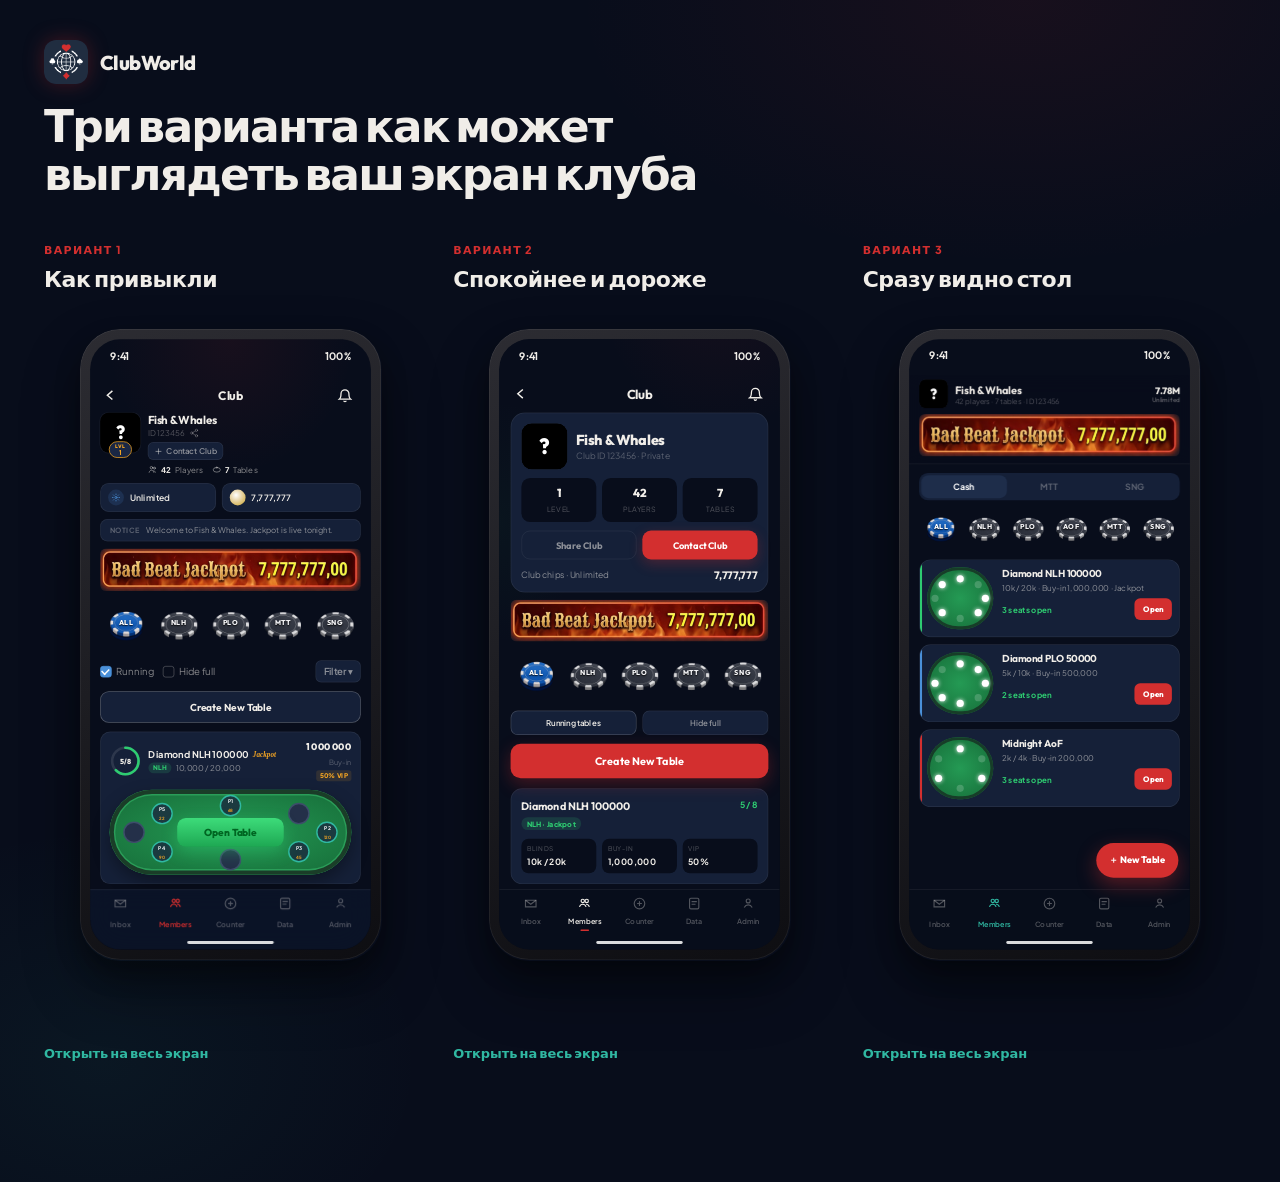
==== index.html @ a1cc6965 "Bust iframe cache so the Counter plus update shows on the comparison page. Co-authored-by: Cursor <c" ====
<!DOCTYPE html>
<html lang="ru">
<head>
<meta charset="UTF-8">
<meta name="viewport" content="width=device-width, initial-scale=1">
<meta http-equiv="Cache-Control" content="no-cache, no-store, must-revalidate">
<title>Три варианта как может выглядеть ваш экран клуба</title>
<link rel="preconnect" href="https://fonts.googleapis.com">
<link href="https://fonts.googleapis.com/css2?family=Outfit:wght@400;500;600;700;800&family=Plus+Jakarta+Sans:wght@400;500;600;700&display=swap" rel="stylesheet">
<link rel="stylesheet" href="css/tokens.css">
<style>
html { height: auto; overflow: visible; }
body {
  overflow: visible;
  background:
    radial-gradient(ellipse 70% 45% at 80% 0%, rgba(211,47,47,.08), transparent 50%),
    radial-gradient(ellipse 50% 40% at 8% 90%, rgba(48,184,162,.06), transparent 50%),
    var(--cw-deep);
  color: var(--cw-text);
}
.wrap { max-width: 1240px; margin: 0 auto; padding: 40px 24px 120px; overflow: visible; }

.brand { display: flex; align-items: center; gap: 12px; margin-bottom: 18px; }
.brand img {
  width: 44px; height: 44px; border-radius: 12px;
  filter: drop-shadow(0 0 10px rgba(211,47,47,.28));
}
.brand span { font-family: var(--font-d); font-weight: 800; font-size: 20px; letter-spacing: -.03em; }

h1 {
  font-family: var(--font-d); font-size: clamp(28px, 4.4vw, 44px);
  font-weight: 800; letter-spacing: -.04em; line-height: 1.08; max-width: 760px;
}

.grid {
  display: grid;
  grid-template-columns: repeat(3, minmax(0, 1fr));
  gap: 36px;
  margin-top: 40px;
  overflow: visible;
}
.col { overflow: visible; }
.col h2 { font-family: var(--font-d); font-size: 22px; font-weight: 700; letter-spacing: -.02em; margin: 0 0 16px; }
.num {
  display: inline-block; font-size: 11px; font-weight: 800; letter-spacing: .12em;
  text-transform: uppercase; color: var(--cw-red); margin-bottom: 8px;
}

.device-glow {
  width: 302px;
  margin: 0 auto;
  padding: 20px 36px 80px;
  box-sizing: content-box;
  overflow: visible;
}
.device-frame {
  border-radius: 40px;
  box-shadow:
    0 12px 24px rgba(0,0,0,.28),
    0 28px 56px rgba(0,0,0,.38);
}
.device-slot {
  width: 302px;
  height: 632px;
  overflow: hidden;
  border-radius: 40px;
}
.device-slot {
  width: 302px;
  height: 632px;
  overflow: hidden;
  border-radius: 40px;
}
.device {
  width: 418px;
  height: 876px;
  padding: 14px;
  border-radius: 56px;
  background: linear-gradient(160deg, #2c2c32, #0e0e12);
  box-shadow: inset 0 0 0 1px rgba(255,255,255,.08);
  transform: scale(.72);
  transform-origin: top left;
  overflow: hidden;
}
.screen {
  width: 100%;
  height: 100%;
  border-radius: 42px;
  overflow: hidden;
  background: var(--cw-deep);
  isolation: isolate;
  -webkit-mask-image: -webkit-radial-gradient(white, white);
  mask-image: radial-gradient(white, white);
}
.screen iframe {
  width: 100%;
  height: 100%;
  border: 0;
  display: block;
  background: var(--cw-deep);
}

.open {
  display: inline-flex; margin: 0;
  color: var(--cw-teal); font-size: 13px; font-weight: 700; text-decoration: none;
}
.open:hover { color: #fff; }

@media (max-width: 1100px) {
  .grid { grid-template-columns: 1fr; justify-items: center; }
  .col { max-width: 360px; }
}
</style>
</head>
<body>
<div class="wrap">
  <div class="brand">
    <img src="assets/logo.png" alt="ClubWorld">
    <span>ClubWorld</span>
  </div>

  <h1>Три варианта как может выглядеть ваш экран клуба</h1>

  <div class="grid">
    <div class="col">
      <div class="num">Вариант 1</div>
      <h2>Как привыкли</h2>
      <div class="device-glow">
        <div class="device-frame">
          <div class="device-slot">
            <div class="device"><div class="screen"><iframe src="a-operator.html?v=4" title="Вариант 1"></iframe></div></div>
          </div>
        </div>
      </div>
      <a class="open" href="a-operator.html?v=4">Открыть на весь экран</a>
    </div>

    <div class="col">
      <div class="num">Вариант 2</div>
      <h2>Спокойнее и дороже</h2>
      <div class="device-glow">
        <div class="device-frame">
          <div class="device-slot">
            <div class="device"><div class="screen"><iframe src="b-members.html?v=4" title="Вариант 2"></iframe></div></div>
          </div>
        </div>
      </div>
      <a class="open" href="b-members.html?v=4">Открыть на весь экран</a>
    </div>

    <div class="col">
      <div class="num">Вариант 3</div>
      <h2>Сразу видно стол</h2>
      <div class="device-glow">
        <div class="device-frame">
          <div class="device-slot">
            <div class="device"><div class="screen"><iframe src="c-seatmap.html?v=4" title="Вариант 3"></iframe></div></div>
          </div>
        </div>
      </div>
      <a class="open" href="c-seatmap.html?v=4">Открыть на весь экран</a>
    </div>
  </div>
</div>
</body>
</html>
---- css/tokens.css ----
:root {
  --cw-deep: #080D1B;
  --cw-bg: #0B1428;
  --cw-card: #152038;
  --cw-elev: #1E2D4A;
  --cw-line: rgba(255,255,255,.08);
  --cw-red: #D32F2F;
  --cw-red-h: #E53935;
  --cw-green: #2ECC71;
  --cw-felt: #1E8C4A;
  --cw-felt-edge: #166B38;
  --cw-gold: #F5A623;
  --cw-blue: #4A90D9;
  --cw-teal: #30B8A2;
  --cw-text: #F0EDE8;
  --cw-dim: rgba(240,237,232,.55);
  --cw-mute: rgba(240,237,232,.32);
  --font-d: "Outfit", system-ui, sans-serif;
  --font-b: "Plus Jakarta Sans", system-ui, sans-serif;
  --ease: cubic-bezier(.16,1,.3,1);
}
* { box-sizing: border-box; margin: 0; padding: 0; }
html { height: 100%; }
body {
  min-height: 100%;
  font-family: var(--font-b);
  color: var(--cw-text);
  background: #000;
  -webkit-font-smoothing: antialiased;
}
button { font-family: inherit; cursor: pointer; border: none; background: none; color: inherit; }
img { display: block; max-width: 100%; }
[hidden] { display: none !important; }

.ph {
  display: grid; place-items: center;
  background: #000;
  color: #fff;
  font-family: var(--font-d);
  font-weight: 800;
  border: 0;
  border-radius: 22%;
  line-height: 1;
  user-select: none;
  box-shadow: 0 0 0 1px rgba(255,255,255,.06);
}

.jp-card {
  position: relative;
  height: auto;
  aspect-ratio: 1024 / 167;
  border-radius: 8px;
  overflow: hidden;
  margin-bottom: 12px;
  isolation: isolate;
  border: 0;
  box-shadow: none;
  background: transparent;
}
.jp-card > img {
  position: absolute; inset: 0;
  width: 100%; height: 100%;
  object-fit: contain; object-position: center;
  pointer-events: none;
}
.jp-veil { display: none; }
.jp-copy {
  position: relative; z-index: 2;
  height: 100%;
  display: flex; flex-direction: row; align-items: center; justify-content: space-between;
  padding: 0 12px;
  gap: 10px;
}
.jp-script, .jp-titles {
  font-family: "Rye", serif;
  font-size: 15px;
  font-weight: 400;
  color: #f3e2b0;
  text-shadow: 0 2px 3px #000, 0 0 8px rgba(0,0,0,.6);
  line-height: 1.05;
  white-space: nowrap;
}
.jp-word { display: none; }
.jp-num {
  font-family: "Oswald", sans-serif;
  font-weight: 700;
  font-style: italic;
  font-size: 22px;
  letter-spacing: .01em;
  line-height: 1;
  color: #ffe44a;
  background: none;
  -webkit-background-clip: unset;
  background-clip: unset;
  filter: none;
  text-shadow: 0 2px 3px #000;
  white-space: nowrap;
}
.jp-card.jp-slim { aspect-ratio: 1024 / 167; height: auto; }
.jp-slim .jp-script, .jp-slim .jp-titles { font-size: 13px; }
.jp-slim .jp-num { font-size: 18px; }
.jp-slim .jp-copy { padding: 0 10px; }

.filters, .pills.modes {
  display: flex;
  align-items: center;
  justify-content: space-between;
  gap: 0;
  width: 100%;
  overflow: hidden;
  padding: 0;
  margin-bottom: 12px;
}
.mode-chip {
  flex: 1 1 0;
  min-width: 0;
  width: auto;
  height: auto;
  aspect-ratio: 1;
  border-radius: 0;
  position: relative;
  padding: 0;
  font-family: var(--font-d);
  font-size: clamp(8px, 2.5vw, 11px);
  font-weight: 800;
  letter-spacing: .05em;
  text-transform: uppercase;
  text-align: center;
  line-height: 1;
  color: #f2f2f4;
  background: transparent url("../assets/chip-off.png") center / contain no-repeat;
  box-shadow: none;
}
.mode-chip span {
  position: absolute;
  left: 50%;
  top: 44%;
  transform: translate(-50%, -50%);
  white-space: nowrap;
  pointer-events: none;
  text-shadow: 0 1px 2px rgba(0,0,0,.9);
}
.mode-chip.is-on {
  color: #fff;
  background-image: url("../assets/chip-on.png");
  box-shadow: none;
}
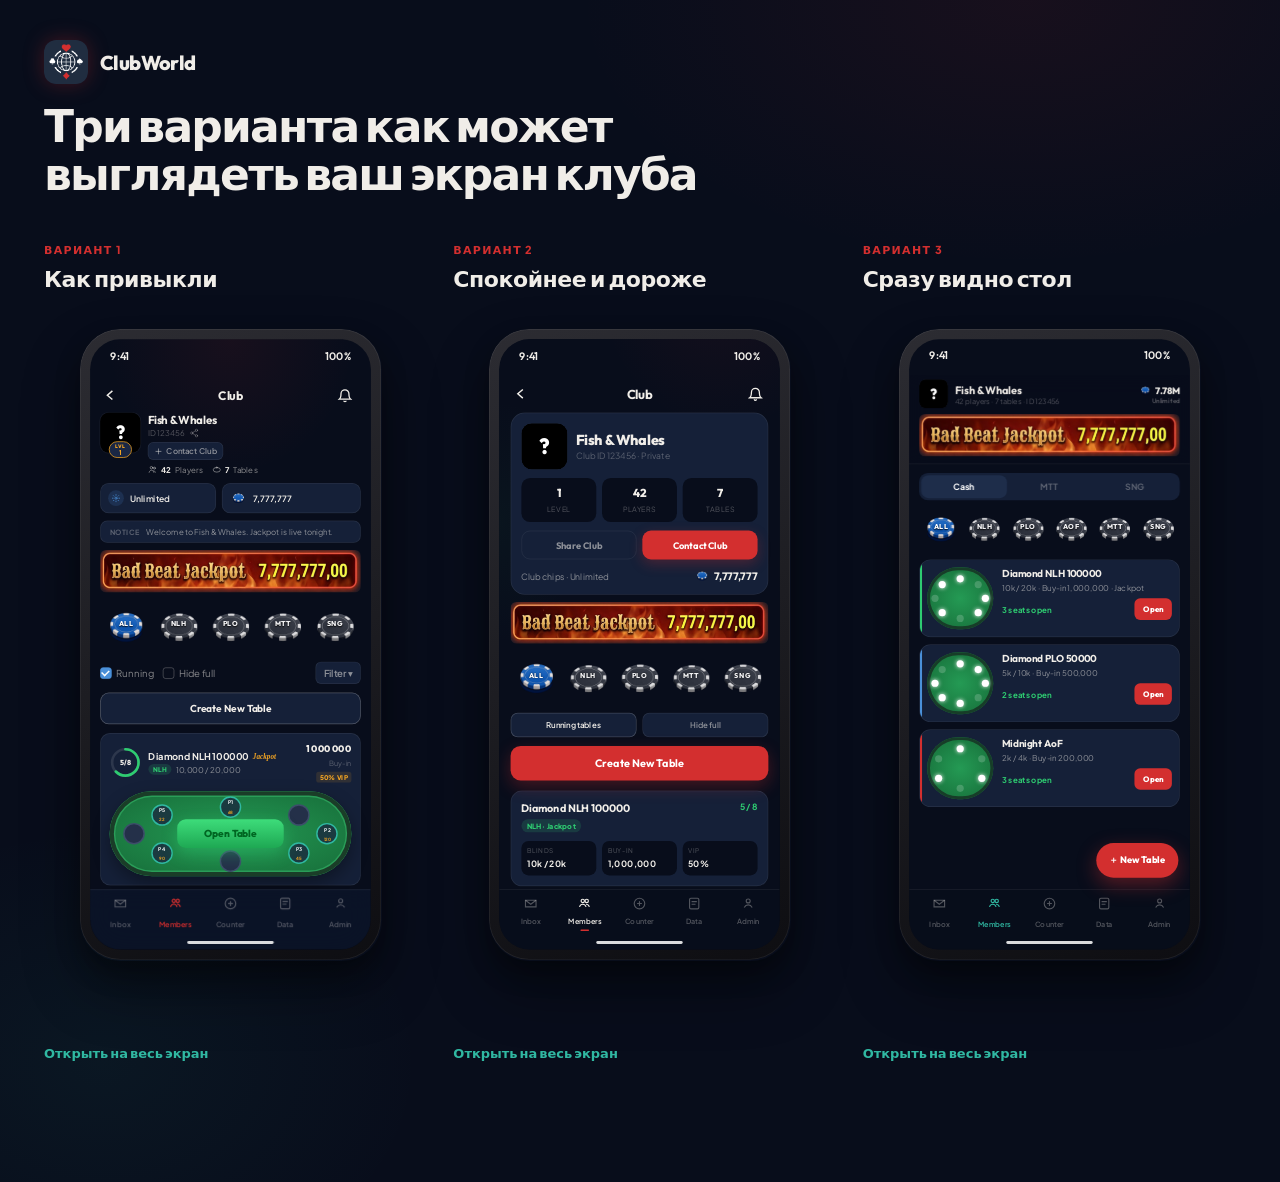
==== commit e37431f3: "Replace the gold coin with a poker chip on the club chips balance. Co-authored-by: Cursor <cursorage" ====
--- a/index.html
+++ b/index.html
@@ -128,11 +128,11 @@
       <div class="device-glow">
         <div class="device-frame">
           <div class="device-slot">
-            <div class="device"><div class="screen"><iframe src="a-operator.html?v=4" title="Вариант 1"></iframe></div></div>
+            <div class="device"><div class="screen"><iframe src="a-operator.html?v=5" title="Вариант 1"></iframe></div></div>
           </div>
         </div>
       </div>
-      <a class="open" href="a-operator.html?v=4">Открыть на весь экран</a>
+      <a class="open" href="a-operator.html?v=5">Открыть на весь экран</a>
     </div>
 
     <div class="col">
@@ -141,11 +141,11 @@
       <div class="device-glow">
         <div class="device-frame">
           <div class="device-slot">
-            <div class="device"><div class="screen"><iframe src="b-members.html?v=4" title="Вариант 2"></iframe></div></div>
+            <div class="device"><div class="screen"><iframe src="b-members.html?v=5" title="Вариант 2"></iframe></div></div>
           </div>
         </div>
       </div>
-      <a class="open" href="b-members.html?v=4">Открыть на весь экран</a>
+      <a class="open" href="b-members.html?v=5">Открыть на весь экран</a>
     </div>
 
     <div class="col">
@@ -154,11 +154,11 @@
       <div class="device-glow">
         <div class="device-frame">
           <div class="device-slot">
-            <div class="device"><div class="screen"><iframe src="c-seatmap.html?v=4" title="Вариант 3"></iframe></div></div>
+            <div class="device"><div class="screen"><iframe src="c-seatmap.html?v=5" title="Вариант 3"></iframe></div></div>
           </div>
         </div>
       </div>
-      <a class="open" href="c-seatmap.html?v=4">Открыть на весь экран</a>
+      <a class="open" href="c-seatmap.html?v=5">Открыть на весь экран</a>
     </div>
   </div>
 </div>
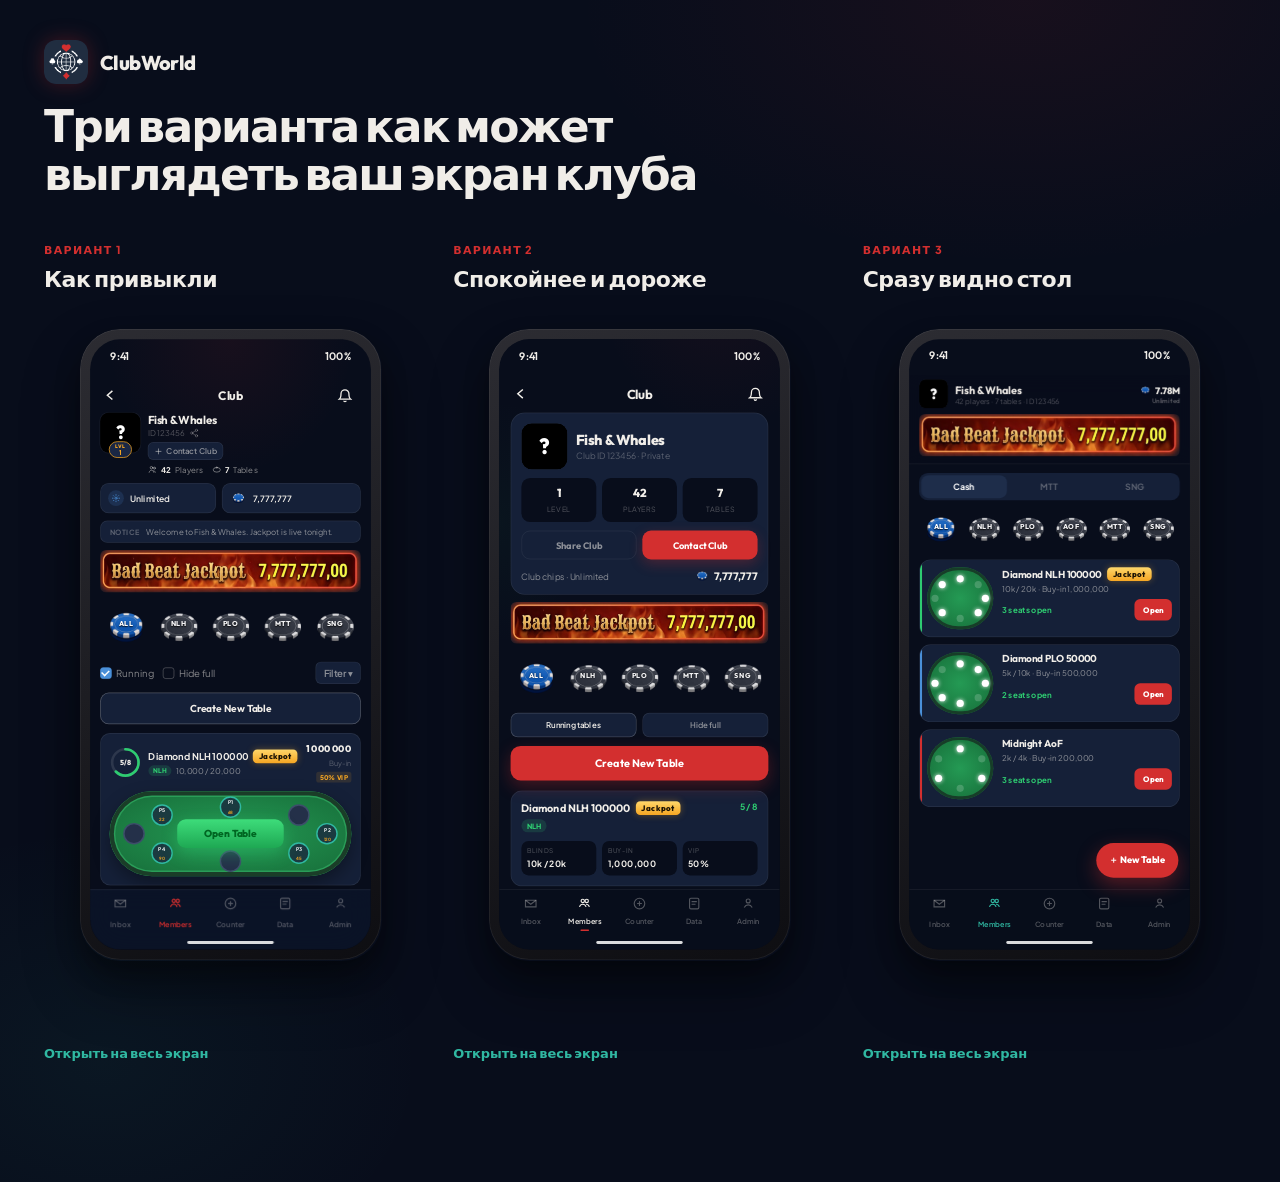
==== commit 4d2dbf19: "Make the Jackpot label a larger gold badge on club tables. Co-authored-by: Cursor <cursoragent@curso" ====
--- a/index.html
+++ b/index.html
@@ -7,7 +7,7 @@
 <title>Три варианта как может выглядеть ваш экран клуба</title>
 <link rel="preconnect" href="https://fonts.googleapis.com">
 <link href="https://fonts.googleapis.com/css2?family=Outfit:wght@400;500;600;700;800&family=Plus+Jakarta+Sans:wght@400;500;600;700&display=swap" rel="stylesheet">
-<link rel="stylesheet" href="css/tokens.css">
+<link rel="stylesheet" href="css/tokens.css?v=6">
 <style>
 html { height: auto; overflow: visible; }
 body {
@@ -128,11 +128,11 @@
       <div class="device-glow">
         <div class="device-frame">
           <div class="device-slot">
-            <div class="device"><div class="screen"><iframe src="a-operator.html?v=5" title="Вариант 1"></iframe></div></div>
+            <div class="device"><div class="screen"><iframe src="a-operator.html?v=6" title="Вариант 1"></iframe></div></div>
           </div>
         </div>
       </div>
-      <a class="open" href="a-operator.html?v=5">Открыть на весь экран</a>
+      <a class="open" href="a-operator.html?v=6">Открыть на весь экран</a>
     </div>
 
     <div class="col">
@@ -141,11 +141,11 @@
       <div class="device-glow">
         <div class="device-frame">
           <div class="device-slot">
-            <div class="device"><div class="screen"><iframe src="b-members.html?v=5" title="Вариант 2"></iframe></div></div>
+            <div class="device"><div class="screen"><iframe src="b-members.html?v=6" title="Вариант 2"></iframe></div></div>
           </div>
         </div>
       </div>
-      <a class="open" href="b-members.html?v=5">Открыть на весь экран</a>
+      <a class="open" href="b-members.html?v=6">Открыть на весь экран</a>
     </div>
 
     <div class="col">
@@ -154,11 +154,11 @@
       <div class="device-glow">
         <div class="device-frame">
           <div class="device-slot">
-            <div class="device"><div class="screen"><iframe src="c-seatmap.html?v=5" title="Вариант 3"></iframe></div></div>
+            <div class="device"><div class="screen"><iframe src="c-seatmap.html?v=6" title="Вариант 3"></iframe></div></div>
           </div>
         </div>
       </div>
-      <a class="open" href="c-seatmap.html?v=5">Открыть на весь экран</a>
+      <a class="open" href="c-seatmap.html?v=6">Открыть на весь экран</a>
     </div>
   </div>
 </div>
--- a/css/tokens.css
+++ b/css/tokens.css
@@ -43,6 +43,24 @@
   line-height: 1;
   user-select: none;
   box-shadow: 0 0 0 1px rgba(255,255,255,.06);
+}
+
+.jp-mark {
+  display: inline-flex;
+  align-items: center;
+  font-family: var(--font-d);
+  font-style: normal;
+  font-size: 11px;
+  font-weight: 800;
+  letter-spacing: .04em;
+  line-height: 1;
+  color: #1a1204;
+  background: linear-gradient(180deg, #ffd76a, var(--cw-gold));
+  padding: 4px 8px;
+  border-radius: 6px;
+  box-shadow: 0 0 10px rgba(245,166,35,.35);
+  flex-shrink: 0;
+  vertical-align: middle;
 }
 
 .jp-card {
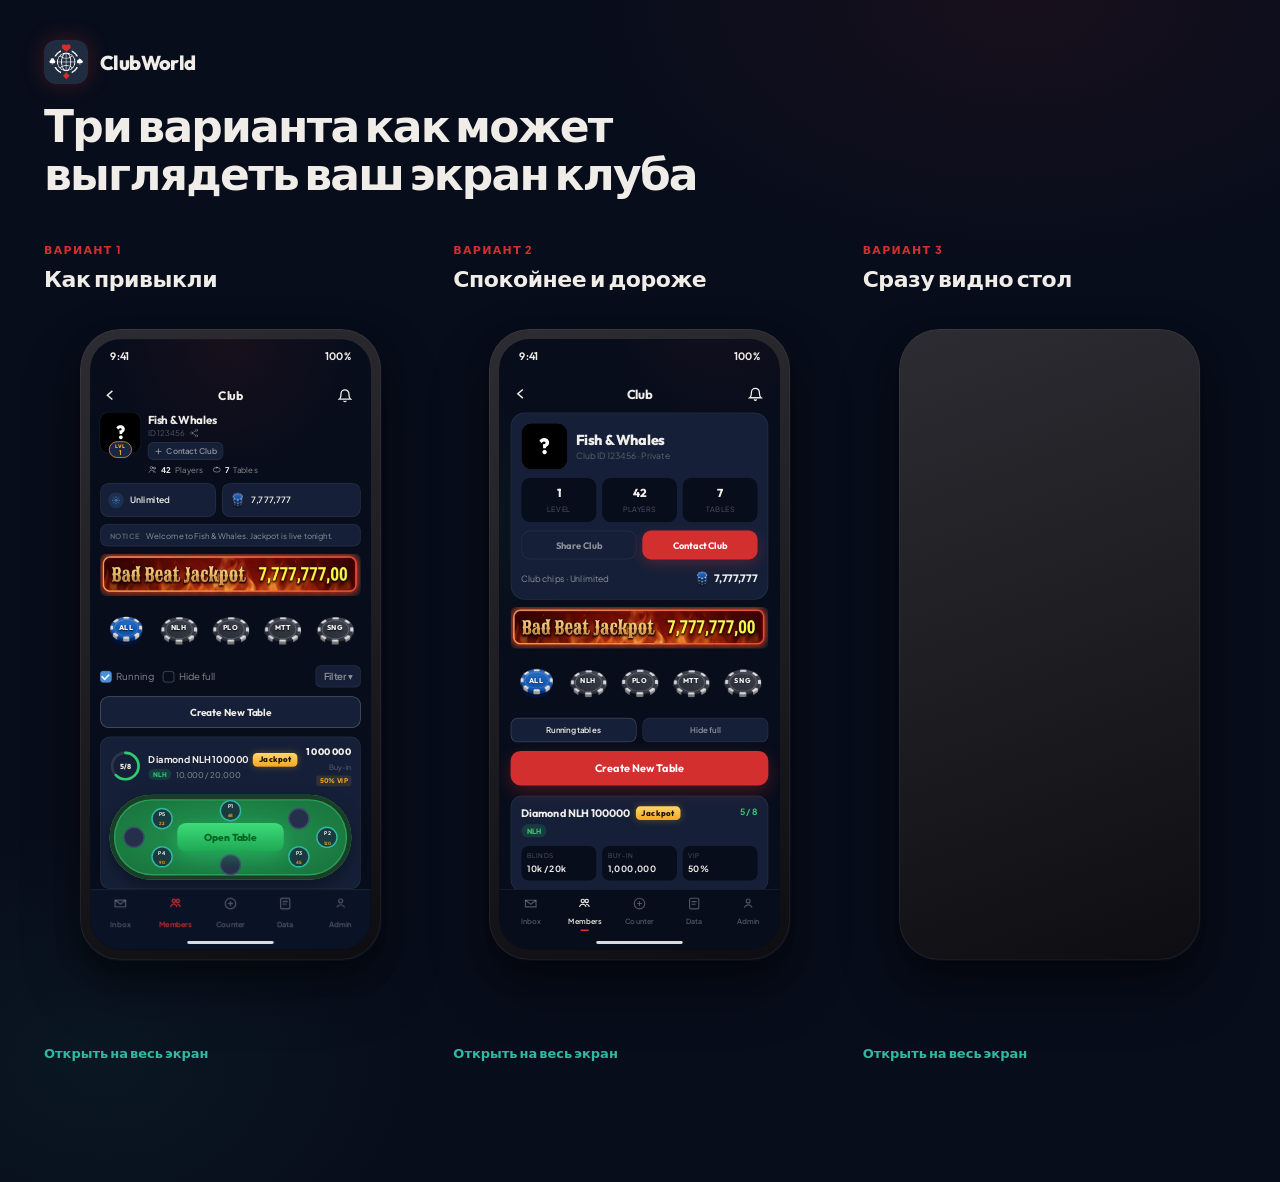
==== commit 55327b48: "Show a stack of chips instead of a single chip on the balance. Co-authored-by: Cursor <cursoragent@c" ====
--- a/index.html
+++ b/index.html
@@ -7,7 +7,7 @@
 <title>Три варианта как может выглядеть ваш экран клуба</title>
 <link rel="preconnect" href="https://fonts.googleapis.com">
 <link href="https://fonts.googleapis.com/css2?family=Outfit:wght@400;500;600;700;800&family=Plus+Jakarta+Sans:wght@400;500;600;700&display=swap" rel="stylesheet">
-<link rel="stylesheet" href="css/tokens.css?v=6">
+<link rel="stylesheet" href="css/tokens.css?v=7">
 <style>
 html { height: auto; overflow: visible; }
 body {
@@ -128,11 +128,11 @@
       <div class="device-glow">
         <div class="device-frame">
           <div class="device-slot">
-            <div class="device"><div class="screen"><iframe src="a-operator.html?v=6" title="Вариант 1"></iframe></div></div>
+            <div class="device"><div class="screen"><iframe src="a-operator.html?v=7" title="Вариант 1"></iframe></div></div>
           </div>
         </div>
       </div>
-      <a class="open" href="a-operator.html?v=6">Открыть на весь экран</a>
+      <a class="open" href="a-operator.html?v=7">Открыть на весь экран</a>
     </div>
 
     <div class="col">
@@ -141,11 +141,11 @@
       <div class="device-glow">
         <div class="device-frame">
           <div class="device-slot">
-            <div class="device"><div class="screen"><iframe src="b-members.html?v=6" title="Вариант 2"></iframe></div></div>
+            <div class="device"><div class="screen"><iframe src="b-members.html?v=7" title="Вариант 2"></iframe></div></div>
           </div>
         </div>
       </div>
-      <a class="open" href="b-members.html?v=6">Открыть на весь экран</a>
+      <a class="open" href="b-members.html?v=7">Открыть на весь экран</a>
     </div>
 
     <div class="col">
@@ -154,11 +154,11 @@
       <div class="device-glow">
         <div class="device-frame">
           <div class="device-slot">
-            <div class="device"><div class="screen"><iframe src="c-seatmap.html?v=6" title="Вариант 3"></iframe></div></div>
+            <div class="device"><div class="screen"><iframe src="c-seatmap.html?v=7" title="Вариант 3"></iframe></div></div>
           </div>
         </div>
       </div>
-      <a class="open" href="c-seatmap.html?v=6">Открыть на весь экран</a>
+      <a class="open" href="c-seatmap.html?v=7">Открыть на весь экран</a>
     </div>
   </div>
 </div>
--- a/css/tokens.css
+++ b/css/tokens.css
@@ -163,3 +163,22 @@
   background-image: url("../assets/chip-on.png");
   box-shadow: none;
 }
+
+.chip-stack {
+  --s: 22px;
+  position: relative;
+  width: var(--s);
+  height: calc(var(--s) + 7px);
+  flex-shrink: 0;
+  display: inline-block;
+}
+.chip-stack i {
+  position: absolute;
+  left: 0;
+  width: var(--s);
+  height: var(--s);
+  background: url("../assets/chip-on.png") center / contain no-repeat;
+}
+.chip-stack i:nth-child(1) { bottom: 0; filter: brightness(.62); transform: scale(.9); transform-origin: center bottom; }
+.chip-stack i:nth-child(2) { bottom: 3px; filter: brightness(.82); transform: scale(.95); transform-origin: center bottom; }
+.chip-stack i:nth-child(3) { bottom: 7px; }
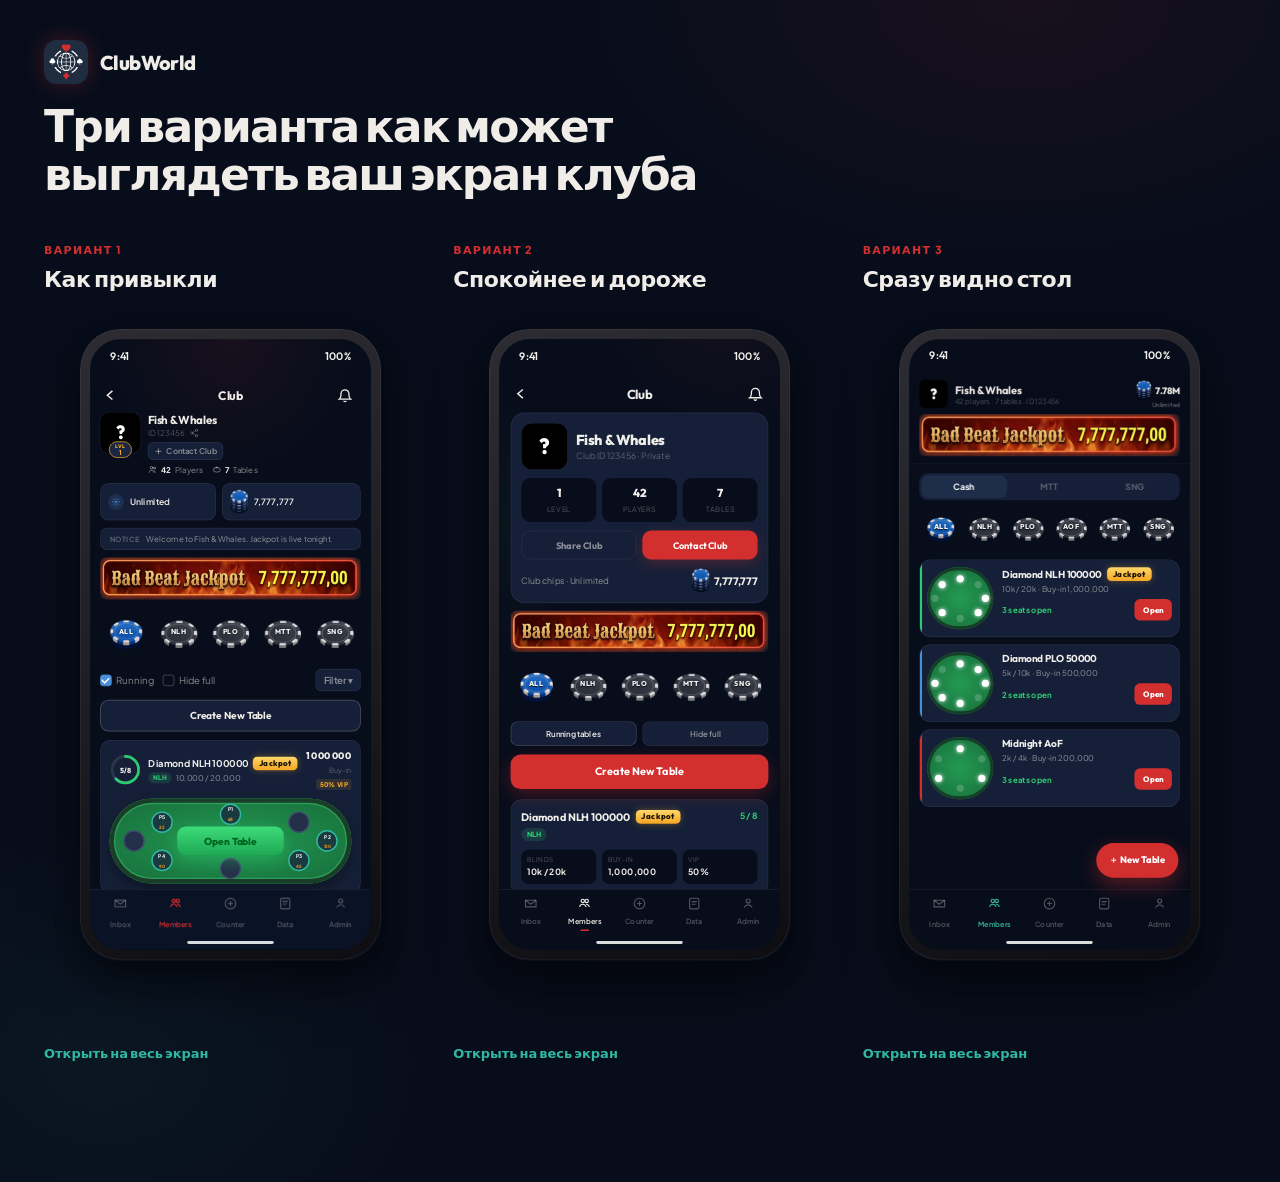
==== commit b01b8c2f: "Use a real stacked-chip icon next to the club balance. Co-authored-by: Cursor <cursoragent@cursor.co" ====
--- a/index.html
+++ b/index.html
@@ -7,7 +7,7 @@
 <title>Три варианта как может выглядеть ваш экран клуба</title>
 <link rel="preconnect" href="https://fonts.googleapis.com">
 <link href="https://fonts.googleapis.com/css2?family=Outfit:wght@400;500;600;700;800&family=Plus+Jakarta+Sans:wght@400;500;600;700&display=swap" rel="stylesheet">
-<link rel="stylesheet" href="css/tokens.css?v=7">
+<link rel="stylesheet" href="css/tokens.css?v=8">
 <style>
 html { height: auto; overflow: visible; }
 body {
@@ -128,11 +128,11 @@
       <div class="device-glow">
         <div class="device-frame">
           <div class="device-slot">
-            <div class="device"><div class="screen"><iframe src="a-operator.html?v=7" title="Вариант 1"></iframe></div></div>
+            <div class="device"><div class="screen"><iframe src="a-operator.html?v=8" title="Вариант 1"></iframe></div></div>
           </div>
         </div>
       </div>
-      <a class="open" href="a-operator.html?v=7">Открыть на весь экран</a>
+      <a class="open" href="a-operator.html?v=8">Открыть на весь экран</a>
     </div>
 
     <div class="col">
@@ -141,11 +141,11 @@
       <div class="device-glow">
         <div class="device-frame">
           <div class="device-slot">
-            <div class="device"><div class="screen"><iframe src="b-members.html?v=7" title="Вариант 2"></iframe></div></div>
+            <div class="device"><div class="screen"><iframe src="b-members.html?v=8" title="Вариант 2"></iframe></div></div>
           </div>
         </div>
       </div>
-      <a class="open" href="b-members.html?v=7">Открыть на весь экран</a>
+      <a class="open" href="b-members.html?v=8">Открыть на весь экран</a>
     </div>
 
     <div class="col">
@@ -154,11 +154,11 @@
       <div class="device-glow">
         <div class="device-frame">
           <div class="device-slot">
-            <div class="device"><div class="screen"><iframe src="c-seatmap.html?v=7" title="Вариант 3"></iframe></div></div>
+            <div class="device"><div class="screen"><iframe src="c-seatmap.html?v=8" title="Вариант 3"></iframe></div></div>
           </div>
         </div>
       </div>
-      <a class="open" href="c-seatmap.html?v=7">Открыть на весь экран</a>
+      <a class="open" href="c-seatmap.html?v=8">Открыть на весь экран</a>
     </div>
   </div>
 </div>
--- a/css/tokens.css
+++ b/css/tokens.css
@@ -165,20 +165,9 @@
 }
 
 .chip-stack {
-  --s: 22px;
-  position: relative;
-  width: var(--s);
-  height: calc(var(--s) + 7px);
+  width: 26px;
+  height: 34px;
+  object-fit: contain;
   flex-shrink: 0;
-  display: inline-block;
+  display: block;
 }
-.chip-stack i {
-  position: absolute;
-  left: 0;
-  width: var(--s);
-  height: var(--s);
-  background: url("../assets/chip-on.png") center / contain no-repeat;
-}
-.chip-stack i:nth-child(1) { bottom: 0; filter: brightness(.62); transform: scale(.9); transform-origin: center bottom; }
-.chip-stack i:nth-child(2) { bottom: 3px; filter: brightness(.82); transform: scale(.95); transform-origin: center bottom; }
-.chip-stack i:nth-child(3) { bottom: 7px; }
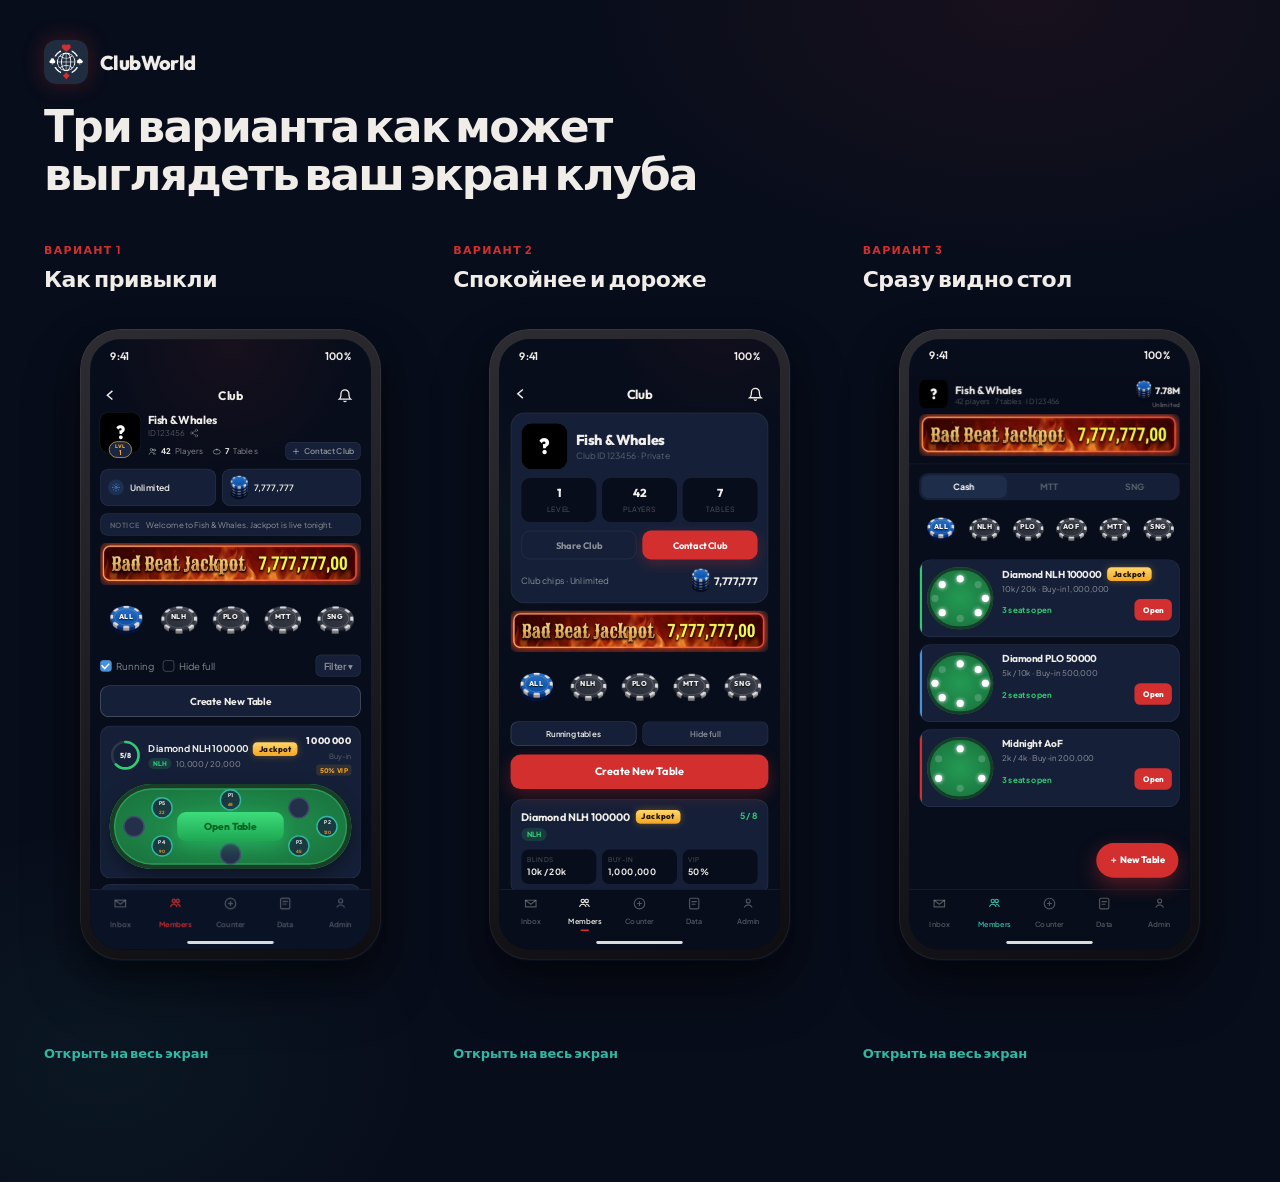
==== commit df33245a: "Put player and table counts where Contact Club was, and move the button right. Co-authored-by: Curso" ====
--- a/index.html
+++ b/index.html
@@ -7,7 +7,7 @@
 <title>Три варианта как может выглядеть ваш экран клуба</title>
 <link rel="preconnect" href="https://fonts.googleapis.com">
 <link href="https://fonts.googleapis.com/css2?family=Outfit:wght@400;500;600;700;800&family=Plus+Jakarta+Sans:wght@400;500;600;700&display=swap" rel="stylesheet">
-<link rel="stylesheet" href="css/tokens.css?v=8">
+<link rel="stylesheet" href="css/tokens.css?v=9">
 <style>
 html { height: auto; overflow: visible; }
 body {
@@ -128,11 +128,11 @@
       <div class="device-glow">
         <div class="device-frame">
           <div class="device-slot">
-            <div class="device"><div class="screen"><iframe src="a-operator.html?v=8" title="Вариант 1"></iframe></div></div>
+            <div class="device"><div class="screen"><iframe src="a-operator.html?v=9" title="Вариант 1"></iframe></div></div>
           </div>
         </div>
       </div>
-      <a class="open" href="a-operator.html?v=8">Открыть на весь экран</a>
+      <a class="open" href="a-operator.html?v=9">Открыть на весь экран</a>
     </div>
 
     <div class="col">
@@ -141,11 +141,11 @@
       <div class="device-glow">
         <div class="device-frame">
           <div class="device-slot">
-            <div class="device"><div class="screen"><iframe src="b-members.html?v=8" title="Вариант 2"></iframe></div></div>
+            <div class="device"><div class="screen"><iframe src="b-members.html?v=9" title="Вариант 2"></iframe></div></div>
           </div>
         </div>
       </div>
-      <a class="open" href="b-members.html?v=8">Открыть на весь экран</a>
+      <a class="open" href="b-members.html?v=9">Открыть на весь экран</a>
     </div>
 
     <div class="col">
@@ -154,11 +154,11 @@
       <div class="device-glow">
         <div class="device-frame">
           <div class="device-slot">
-            <div class="device"><div class="screen"><iframe src="c-seatmap.html?v=8" title="Вариант 3"></iframe></div></div>
+            <div class="device"><div class="screen"><iframe src="c-seatmap.html?v=9" title="Вариант 3"></iframe></div></div>
           </div>
         </div>
       </div>
-      <a class="open" href="c-seatmap.html?v=8">Открыть на весь экран</a>
+      <a class="open" href="c-seatmap.html?v=9">Открыть на весь экран</a>
     </div>
   </div>
 </div>
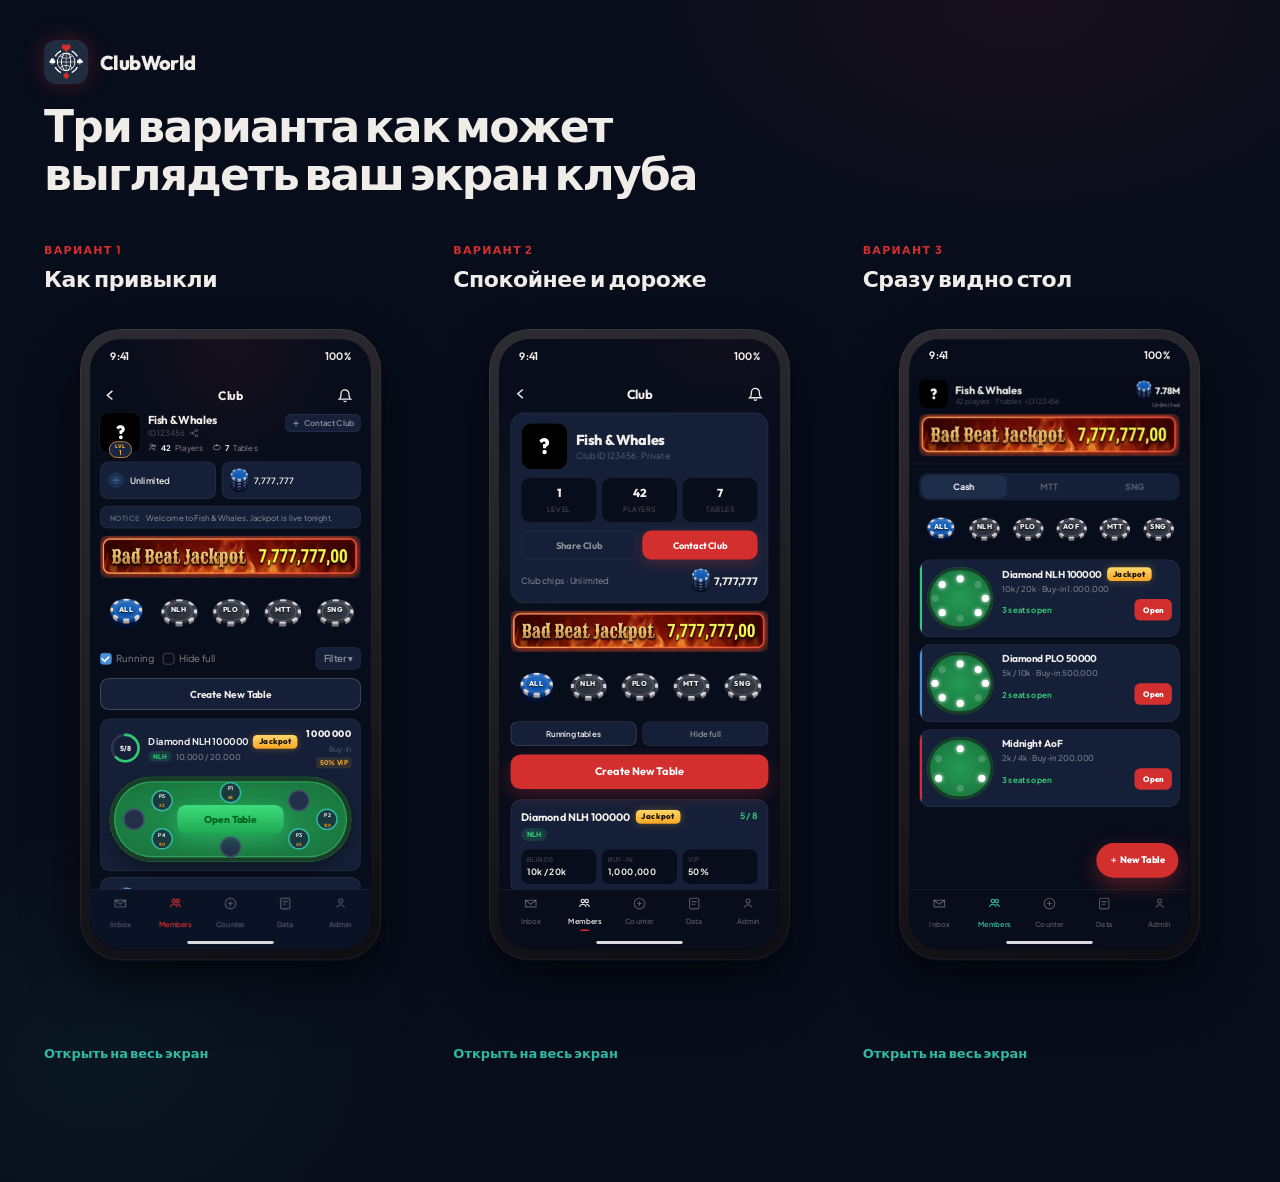
==== commit 3e7e27d7: "Pin Contact Club to the far right of the club header. Co-authored-by: Cursor <cursoragent@cursor.com" ====
--- a/index.html
+++ b/index.html
@@ -7,7 +7,7 @@
 <title>Три варианта как может выглядеть ваш экран клуба</title>
 <link rel="preconnect" href="https://fonts.googleapis.com">
 <link href="https://fonts.googleapis.com/css2?family=Outfit:wght@400;500;600;700;800&family=Plus+Jakarta+Sans:wght@400;500;600;700&display=swap" rel="stylesheet">
-<link rel="stylesheet" href="css/tokens.css?v=9">
+<link rel="stylesheet" href="css/tokens.css?v=10">
 <style>
 html { height: auto; overflow: visible; }
 body {
@@ -128,11 +128,11 @@
       <div class="device-glow">
         <div class="device-frame">
           <div class="device-slot">
-            <div class="device"><div class="screen"><iframe src="a-operator.html?v=9" title="Вариант 1"></iframe></div></div>
+            <div class="device"><div class="screen"><iframe src="a-operator.html?v=10" title="Вариант 1"></iframe></div></div>
           </div>
         </div>
       </div>
-      <a class="open" href="a-operator.html?v=9">Открыть на весь экран</a>
+      <a class="open" href="a-operator.html?v=10">Открыть на весь экран</a>
     </div>
 
     <div class="col">
@@ -141,11 +141,11 @@
       <div class="device-glow">
         <div class="device-frame">
           <div class="device-slot">
-            <div class="device"><div class="screen"><iframe src="b-members.html?v=9" title="Вариант 2"></iframe></div></div>
+            <div class="device"><div class="screen"><iframe src="b-members.html?v=10" title="Вариант 2"></iframe></div></div>
           </div>
         </div>
       </div>
-      <a class="open" href="b-members.html?v=9">Открыть на весь экран</a>
+      <a class="open" href="b-members.html?v=10">Открыть на весь экран</a>
     </div>
 
     <div class="col">
@@ -154,11 +154,11 @@
       <div class="device-glow">
         <div class="device-frame">
           <div class="device-slot">
-            <div class="device"><div class="screen"><iframe src="c-seatmap.html?v=9" title="Вариант 3"></iframe></div></div>
+            <div class="device"><div class="screen"><iframe src="c-seatmap.html?v=10" title="Вариант 3"></iframe></div></div>
           </div>
         </div>
       </div>
-      <a class="open" href="c-seatmap.html?v=9">Открыть на весь экран</a>
+      <a class="open" href="c-seatmap.html?v=10">Открыть на весь экран</a>
     </div>
   </div>
 </div>
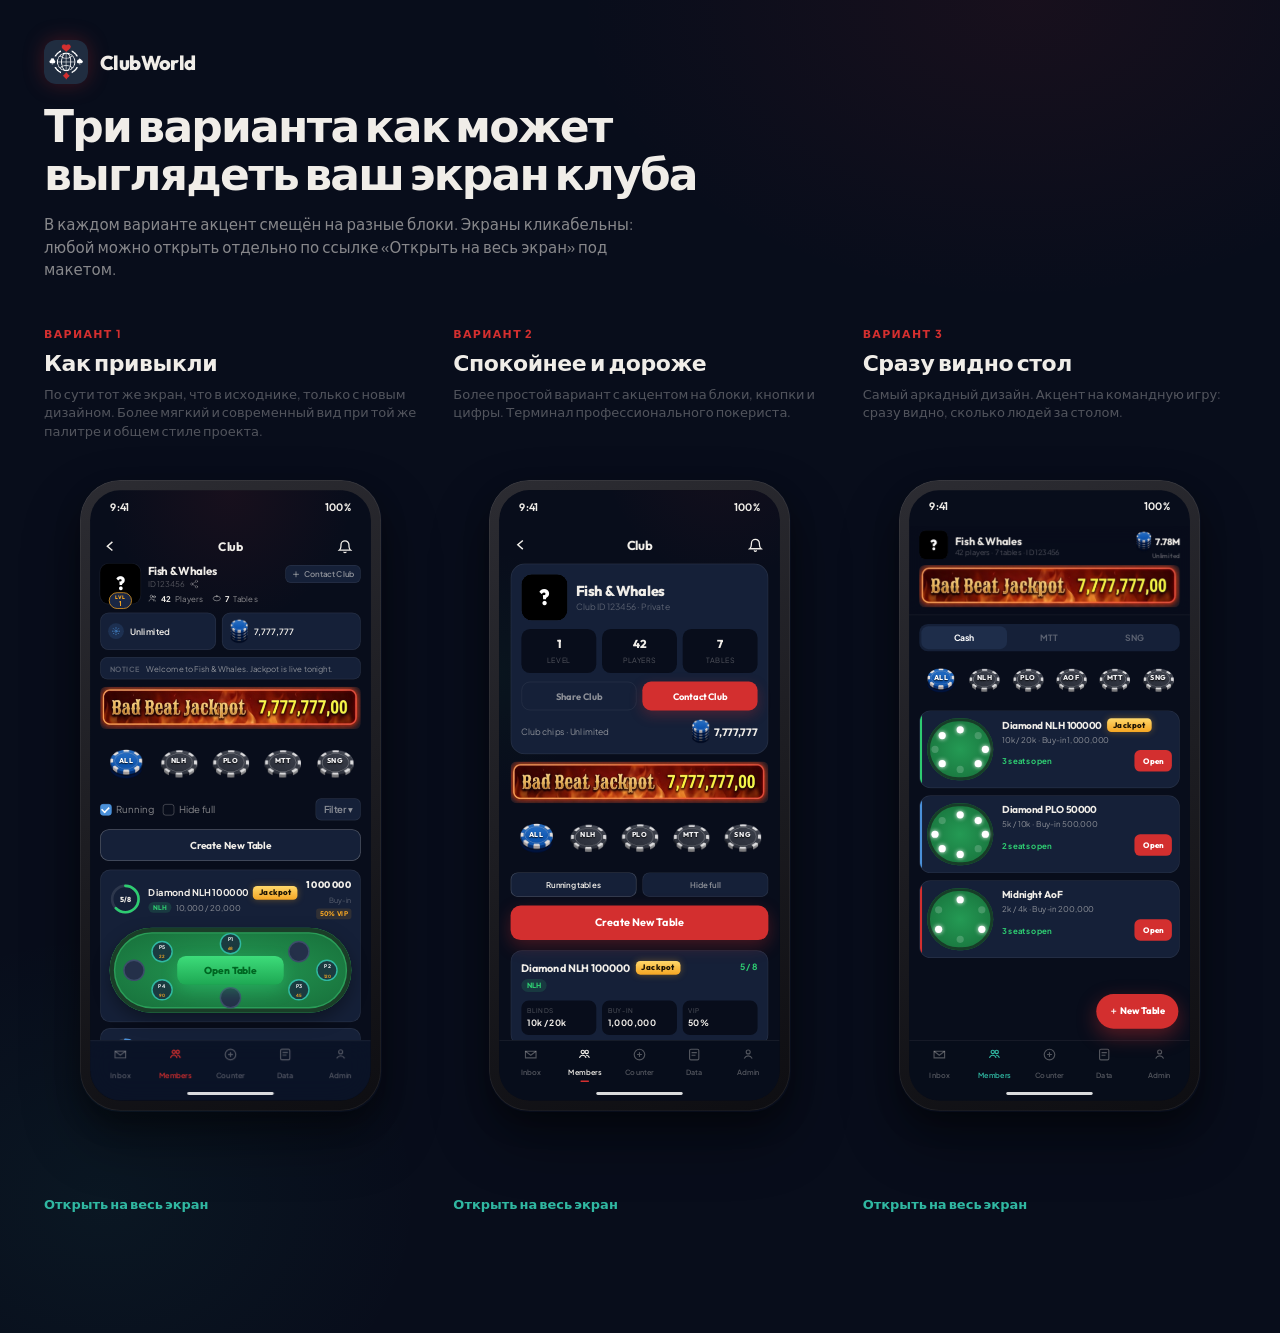
==== commit 8882e06c: "Add short captions that explain the three club screen directions. Co-authored-by: Cursor <cursoragen" ====
--- a/index.html
+++ b/index.html
@@ -31,6 +31,13 @@
   font-family: var(--font-d); font-size: clamp(28px, 4.4vw, 44px);
   font-weight: 800; letter-spacing: -.04em; line-height: 1.08; max-width: 760px;
 }
+.lead {
+  margin-top: 16px;
+  max-width: 620px;
+  font-size: 15px;
+  line-height: 1.5;
+  color: var(--cw-dim);
+}
 
 .grid {
   display: grid;
@@ -40,7 +47,14 @@
   overflow: visible;
 }
 .col { overflow: visible; }
-.col h2 { font-family: var(--font-d); font-size: 22px; font-weight: 700; letter-spacing: -.02em; margin: 0 0 16px; }
+.col h2 { font-family: var(--font-d); font-size: 22px; font-weight: 700; letter-spacing: -.02em; margin: 0 0 8px; }
+.note {
+  font-size: 13px;
+  line-height: 1.45;
+  color: var(--cw-mute);
+  margin: 0 0 16px;
+  min-height: 4.6em;
+}
 .num {
   display: inline-block; font-size: 11px; font-weight: 800; letter-spacing: .12em;
   text-transform: uppercase; color: var(--cw-red); margin-bottom: 8px;
@@ -58,12 +72,6 @@
   box-shadow:
     0 12px 24px rgba(0,0,0,.28),
     0 28px 56px rgba(0,0,0,.38);
-}
-.device-slot {
-  width: 302px;
-  height: 632px;
-  overflow: hidden;
-  border-radius: 40px;
 }
 .device-slot {
   width: 302px;
@@ -120,11 +128,13 @@
   </div>
 
   <h1>Три варианта как может выглядеть ваш экран клуба</h1>
+  <p class="lead">В каждом варианте акцент смещён на разные блоки. Экраны кликабельны: любой можно открыть отдельно по ссылке «Открыть на весь экран» под макетом.</p>
 
   <div class="grid">
     <div class="col">
       <div class="num">Вариант 1</div>
       <h2>Как привыкли</h2>
+      <p class="note">По сути тот же экран, что в исходнике, только с новым дизайном. Более мягкий и современный вид при той же палитре и общем стиле проекта.</p>
       <div class="device-glow">
         <div class="device-frame">
           <div class="device-slot">
@@ -138,6 +148,7 @@
     <div class="col">
       <div class="num">Вариант 2</div>
       <h2>Спокойнее и дороже</h2>
+      <p class="note">Более простой вариант с акцентом на блоки, кнопки и цифры. Терминал профессионального покериста.</p>
       <div class="device-glow">
         <div class="device-frame">
           <div class="device-slot">
@@ -151,6 +162,7 @@
     <div class="col">
       <div class="num">Вариант 3</div>
       <h2>Сразу видно стол</h2>
+      <p class="note">Самый аркадный дизайн. Акцент на командную игру: сразу видно, сколько людей за столом.</p>
       <div class="device-glow">
         <div class="device-frame">
           <div class="device-slot">
